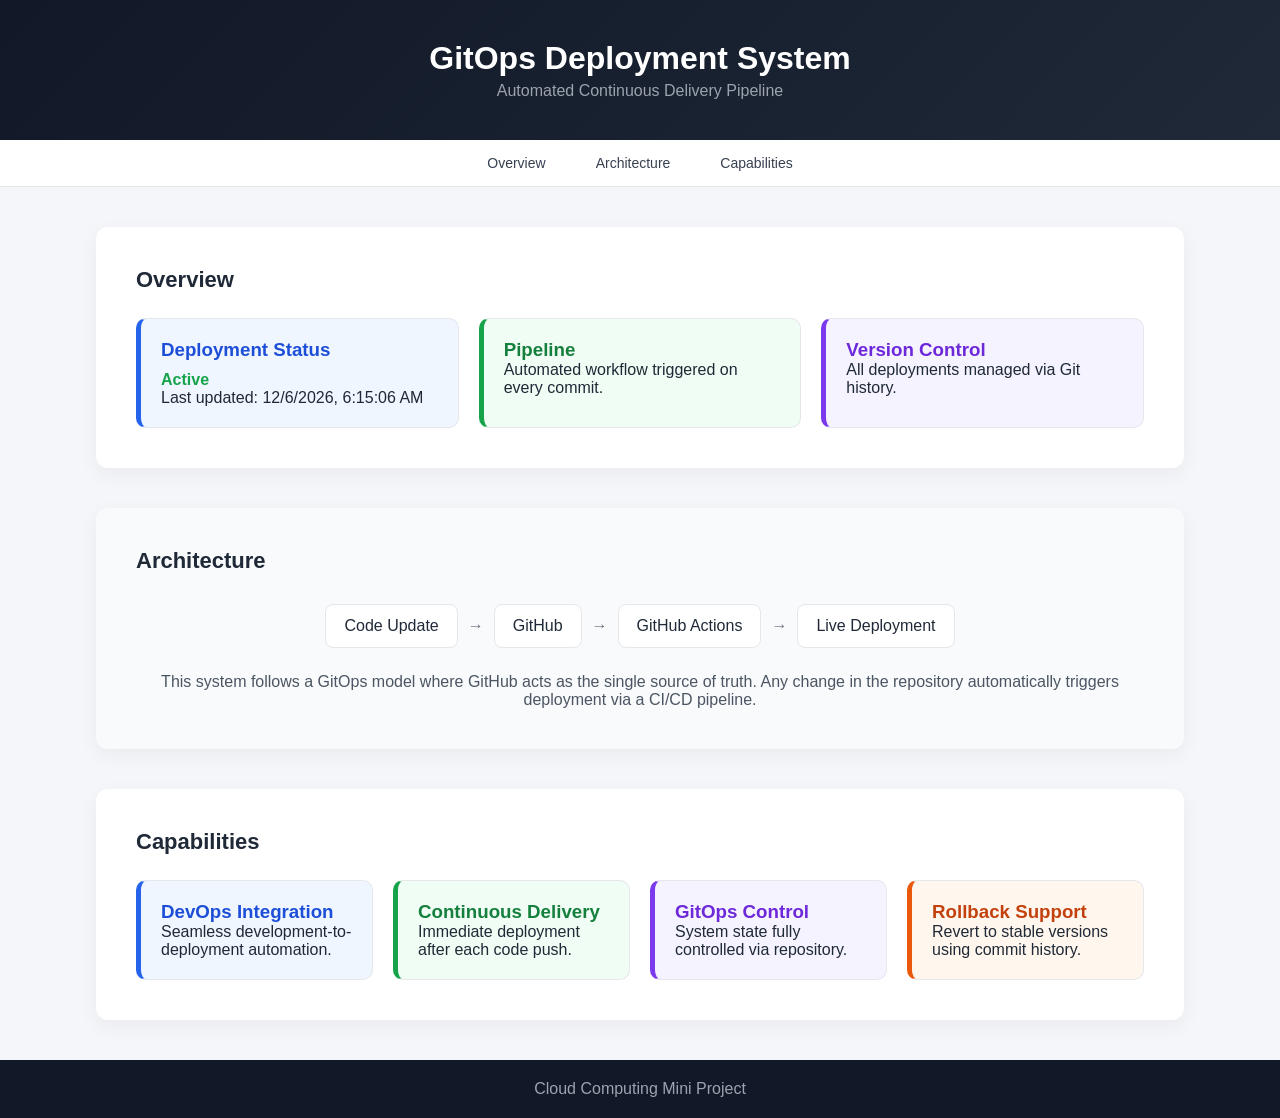
==== index.html @ e0e7497e "Add files via upload Initial website upload" ====
<!DOCTYPE html>
<html lang="en">
<head>
  <meta charset="UTF-8">
  <title>GitOps Dashboard</title>
  <link rel="stylesheet" href="style.css">
</head>

<body>

<header>
  <div class="container">
    <h1>GitOps Deployment System</h1>
    <p>Automated Continuous Delivery Pipeline</p>
  </div>
</header>

<nav>
  <div class="container nav-inner">
    <a href="#overview">Overview</a>
    <a href="#architecture">Architecture</a>
    <a href="#capabilities">Capabilities</a>
  </div>
</nav>

<!-- OVERVIEW -->
<section id="overview" class="container section-box">
  <h2>Overview</h2>

  <div class="subsection-grid">
    
    <div class="sub-card blue highlight">
      <h3>Deployment Status</h3>
      <p class="status success">Active</p>
      <span id="timestamp"></span>
    </div>

    <div class="sub-card green">
      <h3>Pipeline</h3>
      <p>Automated workflow triggered on every commit.</p>
    </div>

    <div class="sub-card purple">
      <h3>Version Control</h3>
      <p>All deployments managed via Git history.</p>
    </div>

  </div>
</section>

<!-- ARCHITECTURE -->
<section id="architecture" class="container section-box light-bg">
  <h2>Architecture</h2>

  <div class="architecture-flow">
    <div class="flow-box">Code Update</div>
    <div class="flow-arrow">→</div>
    <div class="flow-box">GitHub</div>
    <div class="flow-arrow">→</div>
    <div class="flow-box">GitHub Actions</div>
    <div class="flow-arrow">→</div>
    <div class="flow-box">Live Deployment</div>
  </div>

  <p class="architecture-text">
    This system follows a GitOps model where GitHub acts as the single source of truth.
    Any change in the repository automatically triggers deployment via a CI/CD pipeline.
  </p>
</section>

<!-- CAPABILITIES -->
<section id="capabilities" class="container section-box">
  <h2>Capabilities</h2>

  <div class="subsection-grid">

    <div class="sub-card blue">
      <h3>DevOps Integration</h3>
      <p>Seamless development-to-deployment automation.</p>
    </div>

    <div class="sub-card green">
      <h3>Continuous Delivery</h3>
      <p>Immediate deployment after each code push.</p>
    </div>

    <div class="sub-card purple">
      <h3>GitOps Control</h3>
      <p>System state fully controlled via repository.</p>
    </div>

    <div class="sub-card orange">
      <h3>Rollback Support</h3>
      <p>Revert to stable versions using commit history.</p>
    </div>

  </div>
</section>

<footer>
  <div class="container">
    <p>Cloud Computing Mini Project</p>
  </div>
</footer>

<script src="script.js"></script>

</body>
</html>
---- style.css ----
* {
  margin: 0;
  padding: 0;
  box-sizing: border-box;
}

body {
  font-family: "Inter", "Segoe UI", sans-serif;
  background: #f4f6f9;
  color: #1f2937;
}

.container {
  width: 85%;
  margin: auto;
}

/* HEADER */
header {
  background: linear-gradient(135deg, #111827, #1f2937);
  color: white;
  padding: 40px 0;
  text-align: center;
}

header p {
  color: #9ca3af;
  margin-top: 5px;
}

/* NAVBAR */
nav {
  background: white;
  border-bottom: 1px solid #e5e7eb;
}

.nav-inner {
  display: flex;
  justify-content: center;
}

nav a {
  margin: 15px 25px;
  text-decoration: none;
  color: #374151;
  font-size: 14px;
  transition: 0.3s;
}

nav a:hover {
  color: #2563eb;
}

/* SECTION BOX */
.section-box {
  margin-top: 40px;
  padding: 40px;
  background: white;
  border-radius: 12px;
  box-shadow: 0 6px 20px rgba(0,0,0,0.05);
}

.light-bg {
  background: #f9fafb;
}

/* HEADINGS */
h2 {
  margin-bottom: 25px;
  font-size: 22px;
}

/* GRID */
.subsection-grid {
  display: grid;
  grid-template-columns: repeat(auto-fit, minmax(220px, 1fr));
  gap: 20px;
}

/* SUB CARDS */
.sub-card {
  padding: 20px;
  border-radius: 10px;
  border: 1px solid #e5e7eb;
  transition: 0.3s;
}

.sub-card:hover {
  transform: translateY(-5px);
  box-shadow: 0 10px 22px rgba(0,0,0,0.08);
}

/* COLOR VARIANTS */
.blue {
  border-left: 5px solid #2563eb;
  background: #eff6ff;
}

.green {
  border-left: 5px solid #16a34a;
  background: #f0fdf4;
}

.purple {
  border-left: 5px solid #7c3aed;
  background: #f5f3ff;
}

.orange {
  border-left: 5px solid #ea580c;
  background: #fff7ed;
}

/* MATCH HEADING COLORS */
.blue h3 { color: #1d4ed8; }
.green h3 { color: #15803d; }
.purple h3 { color: #6d28d9; }
.orange h3 { color: #c2410c; }

/* STATUS */
.status {
  font-weight: bold;
  margin-top: 10px;
}

.success {
  color: #16a34a;
}

/* ARCHITECTURE FLOW */
.architecture-flow {
  display: flex;
  justify-content: center;
  align-items: center;
  flex-wrap: wrap;
  margin-bottom: 20px;
}

.flow-box {
  background: white;
  padding: 12px 18px;
  border-radius: 8px;
  border: 1px solid #e5e7eb;
  margin: 5px;
}

.flow-arrow {
  margin: 5px;
  font-weight: bold;
  color: #6b7280;
}

/* TEXT */
.architecture-text {
  text-align: center;
  color: #4b5563;
}

/* FOOTER */
footer {
  margin-top: 40px;
  background: #111827;
  color: #9ca3af;
  text-align: center;
  padding: 20px 0;
}
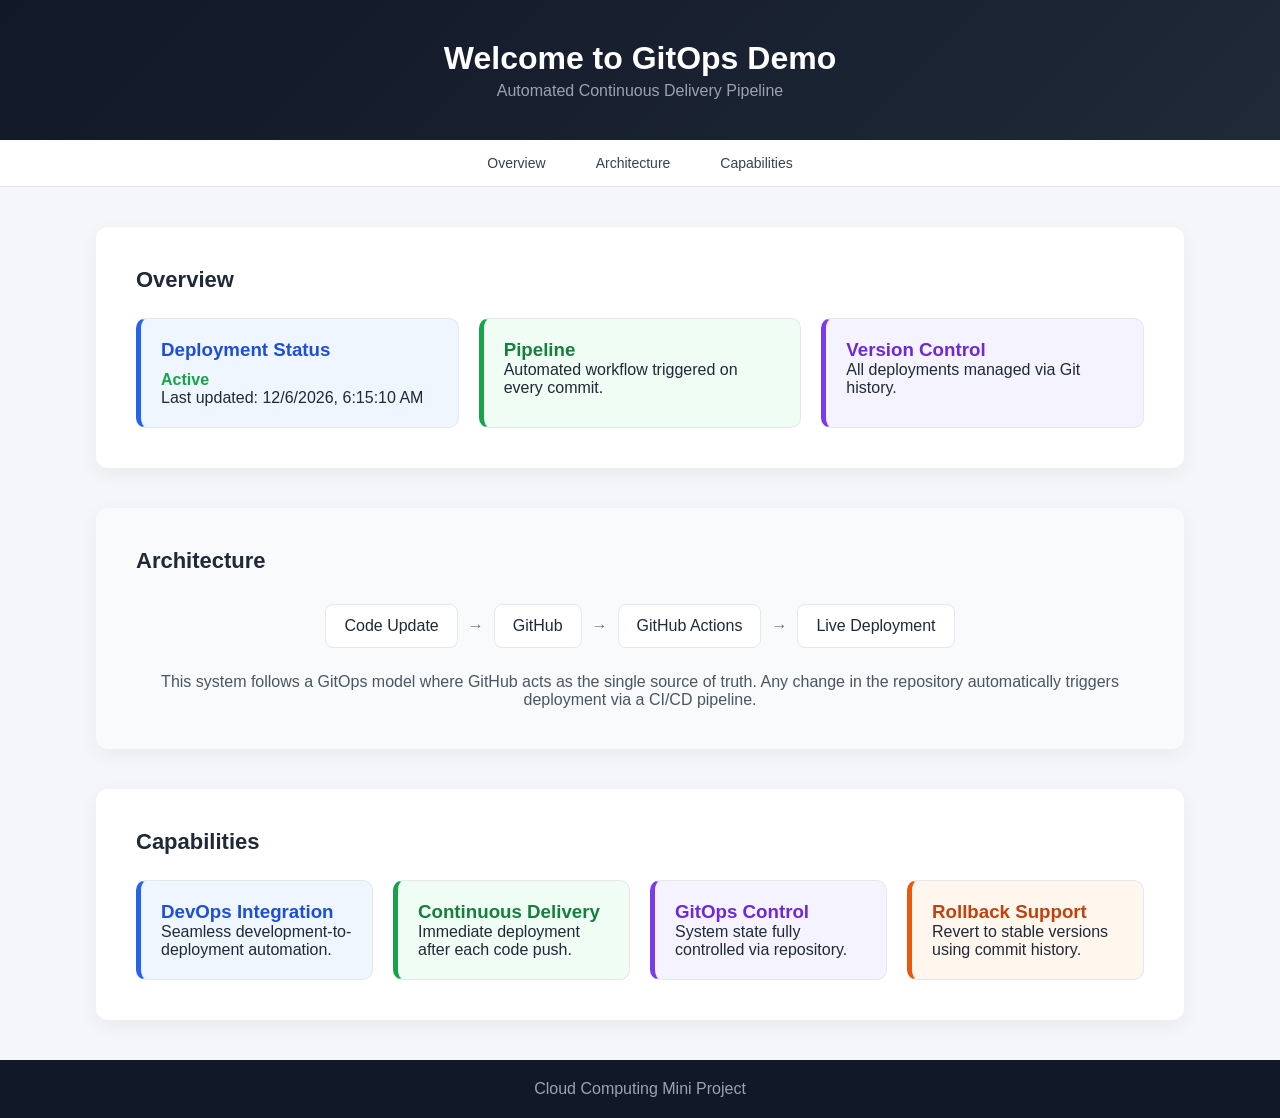
==== commit aa81065c: "deploy: 780a62bc72ab1452148295dfb03cbb0916471766" ====
--- a/index.html
+++ b/index.html
@@ -10,7 +10,7 @@
 
 <header>
   <div class="container">
-    <h1>GitOps Deployment System</h1>
+    <h1><h1>Welcome to GitOps Demo</h1></h1>
     <p>Automated Continuous Delivery Pipeline</p>
   </div>
 </header>
@@ -106,4 +106,4 @@
 <script src="script.js"></script>
 
 </body>
-</html>+</html>
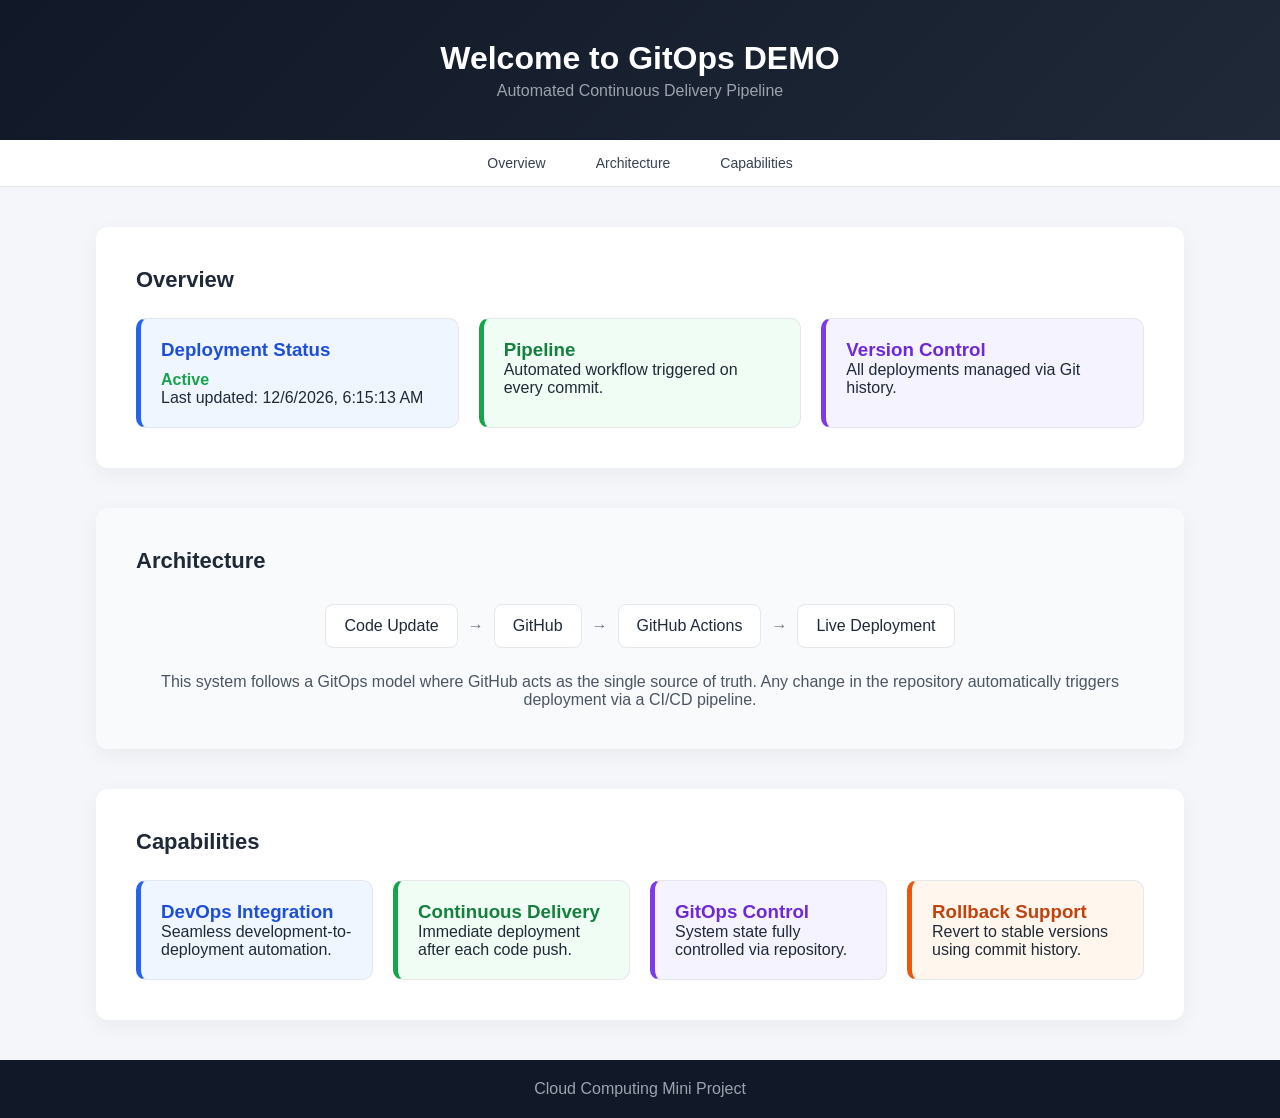
==== commit a450e8f0: "Update index.html" ====
--- a/index.html
+++ b/index.html
@@ -10,7 +10,7 @@
 
 <header>
   <div class="container">
-    <h1><h1>Welcome to GitOps Demo</h1></h1>
+    <h1><h1>Welcome to GitOps DEMO</h1></h1>
     <p>Automated Continuous Delivery Pipeline</p>
   </div>
 </header>
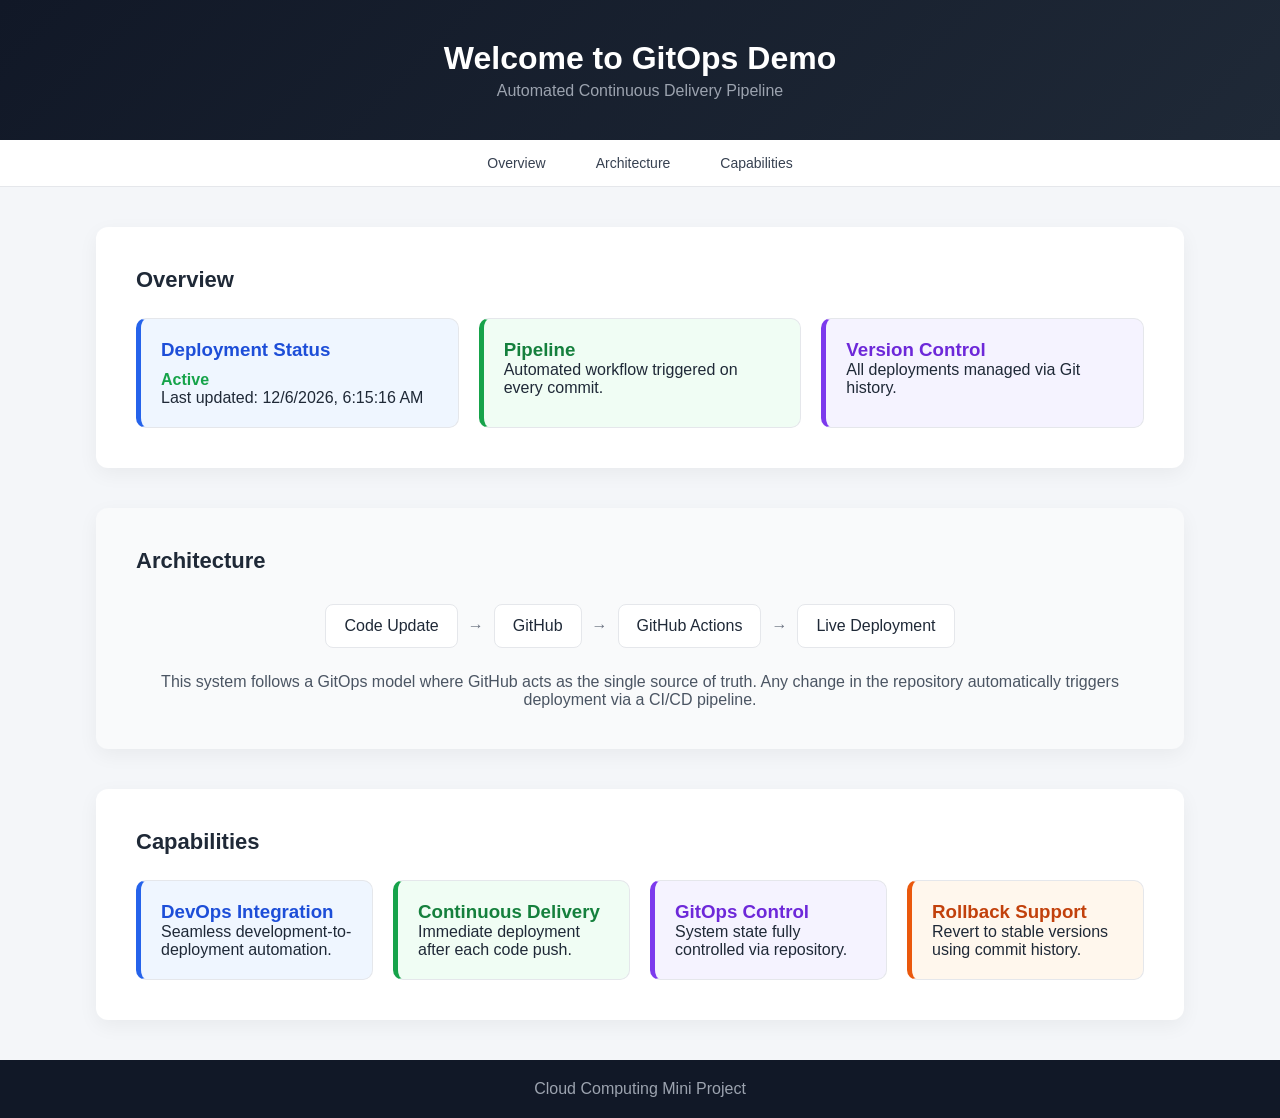
==== commit 24279065: "Update index.html" ====
--- a/index.html
+++ b/index.html
@@ -10,7 +10,7 @@
 
 <header>
   <div class="container">
-    <h1><h1>Welcome to GitOps DEMO</h1></h1>
+    <h1><h1>Welcome to GitOps Demo</h1></h1>
     <p>Automated Continuous Delivery Pipeline</p>
   </div>
 </header>
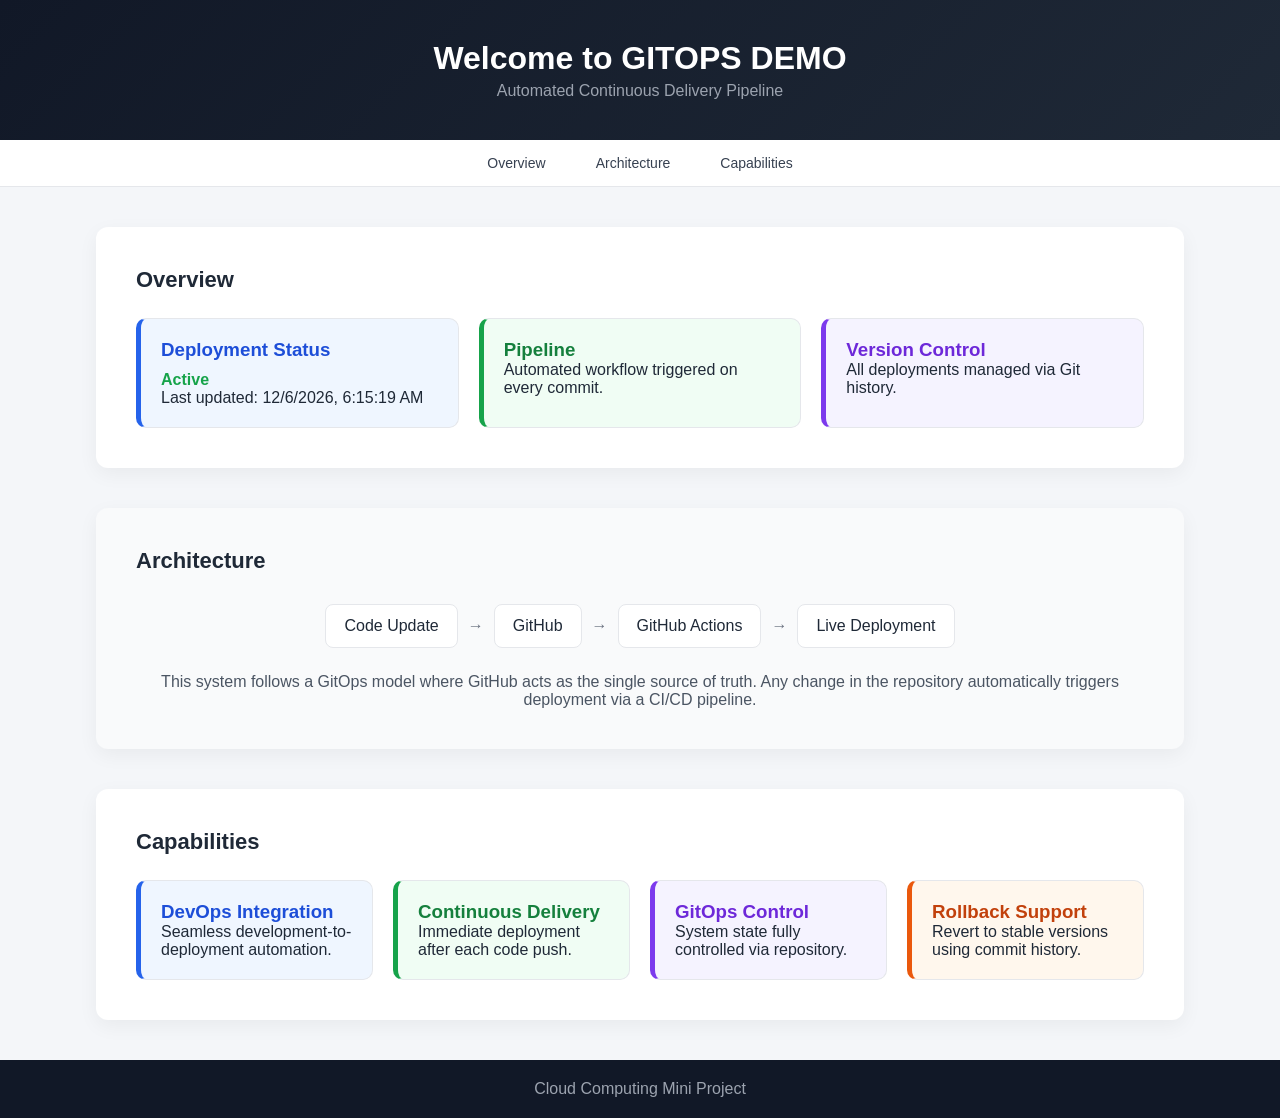
==== commit 70a769cc: "Update index.html" ====
--- a/index.html
+++ b/index.html
@@ -10,7 +10,7 @@
 
 <header>
   <div class="container">
-    <h1><h1>Welcome to GitOps Demo</h1></h1>
+    <h1><h1>Welcome to GITOPS DEMO</h1></h1>
     <p>Automated Continuous Delivery Pipeline</p>
   </div>
 </header>
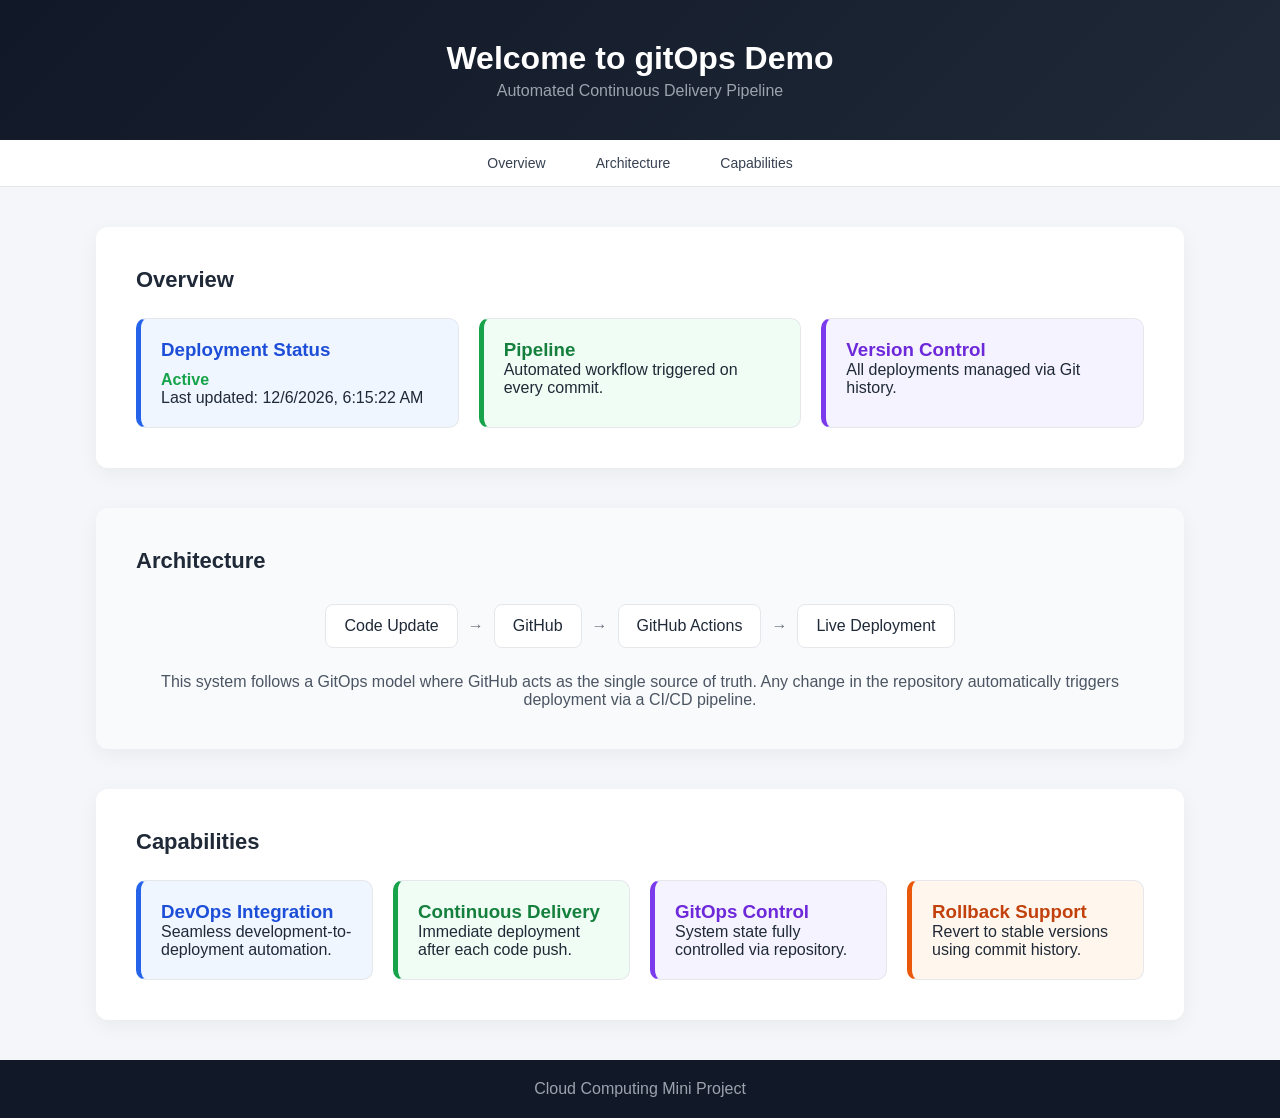
==== commit cb2c372d: "Fix header title and improve HTML formatting Corrected the header title to 'Welcome to gitOps Demo' " ====
--- a/index.html
+++ b/index.html
@@ -10,7 +10,7 @@
 
 <header>
   <div class="container">
-    <h1><h1>Welcome to GITOPS DEMO</h1></h1>
+    <h1><h1>Welcome to gitOps Demo</h1></h1>
     <p>Automated Continuous Delivery Pipeline</p>
   </div>
 </header>
